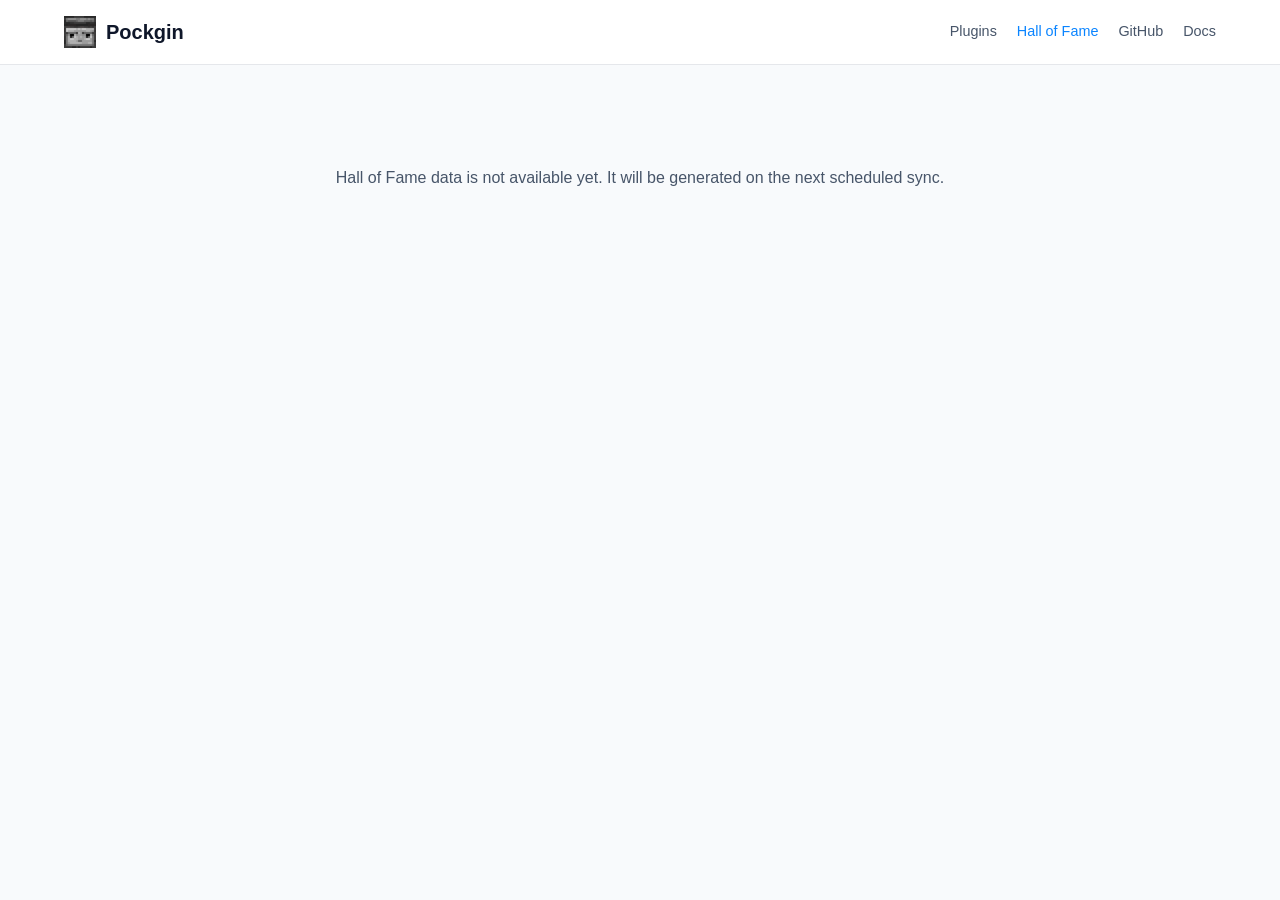
==== hall-of-fame.html @ 1d8552c9 "Hall of Fame" ====
<!DOCTYPE html>
<html lang="en">
<head>
  <meta charset="UTF-8">
  <meta name="viewport" content="width=device-width, initial-scale=1.0">
  <title>Hall of Fame – Pockgin</title>
  <meta name="description" content="Pockgin Hall of Fame – celebrating top developers, contributors, and moderators of the PocketMine-MP plugin ecosystem.">
  <link rel="icon" type="image/x-icon" href="favicon.ico">
  <link rel="icon" type="image/png" sizes="32x32" href="favicon-32x32.png">
  <link rel="apple-touch-icon" href="apple-touch-icon.png">
  <link rel="stylesheet" href="styles.css">
  <link rel="stylesheet" href="hall-of-fame.css">
</head>
<body>

  <header class="site-header">
    <div class="container header-inner">
      <a href="index.html" class="site-logo">
        <img src="favicon-32x32.png" alt="Pockgin" width="32" height="32">
        <span>Pockgin</span>
      </a>
      <nav class="header-nav">
        <a href="index.html">Plugins</a>
        <a href="hall-of-fame.html" class="nav-active">Hall of Fame</a>
        <a href="https://github.com/pockgin" target="_blank" rel="noopener">GitHub</a>
        <a href="https://github.com/pockgin/docs" target="_blank" rel="noopener">Docs</a>
      </nav>
    </div>
  </header>

  <main class="container hof-main" id="hof-root">
    <div class="loading">
      <div class="spinner"></div>
      <p>Loading Hall of Fame...</p>
    </div>
  </main>

  <script src="hall-of-fame.js"></script>
</body>
</html>
---- styles.css ----
/* ========================================
   Pockgin – Static Plugin Registry
   Theme: White + Blue, minimal modern
   ======================================== */

:root {
  --bg-primary: #FFFFFF;
  --bg-surface: #F8FAFC;
  --border-default: #E5E7EB;
  --text-primary: #0F172A;
  --text-secondary: #475569;
  --brand-primary: #0A84FF;
  --brand-primary-hover: #0070E0;
  --badge-success: #16A34A;
  --badge-warning: #F59E0B;

  --radius-sm: 8px;
  --radius-md: 12px;
  --radius-lg: 16px;
  --shadow-card: 0 1px 3px rgba(0, 0, 0, 0.06), 0 1px 2px rgba(0, 0, 0, 0.04);
  --shadow-card-hover: 0 4px 12px rgba(0, 0, 0, 0.08);
  --transition-fast: 150ms ease;
  --max-width: 1200px;
}

*,
*::before,
*::after {
  box-sizing: border-box;
  margin: 0;
  padding: 0;
}

html {
  -webkit-text-size-adjust: 100%;
}

body {
  font-family: -apple-system, BlinkMacSystemFont, "SF Pro Text", "Segoe UI", Roboto, sans-serif;
  color: var(--text-primary);
  background: var(--bg-surface);
  line-height: 1.6;
  -webkit-font-smoothing: antialiased;
  -moz-osx-font-smoothing: grayscale;
}

a {
  color: var(--brand-primary);
  text-decoration: none;
}
a:hover {
  color: var(--brand-primary-hover);
}

img {
  max-width: 100%;
  height: auto;
}

img.image-loading {
  background: linear-gradient(
    90deg,
    #eef2f7 0%,
    #e2e8f0 45%,
    #eef2f7 100%
  );
  background-size: 220% 100%;
  animation: imageShimmer 1.1s linear infinite;
}

@keyframes imageShimmer {
  0% { background-position: 200% 0; }
  100% { background-position: -20% 0; }
}

/* ---- Layout ---- */

.container {
  max-width: var(--max-width);
  margin: 0 auto;
  padding: 0 24px;
}

.home-main {
  padding-top: 24px;
}

/* ---- Header ---- */

.site-header {
  background: var(--bg-primary);
  border-bottom: 1px solid var(--border-default);
  padding: 16px 0;
  position: sticky;
  top: 0;
  z-index: 100;
}

.header-inner {
  display: flex;
  align-items: center;
  justify-content: space-between;
  gap: 16px;
}

.site-logo {
  display: flex;
  align-items: center;
  gap: 10px;
  font-size: 1.25rem;
  font-weight: 700;
  color: var(--text-primary);
}
.site-logo img {
  width: 32px;
  height: 32px;
}
.site-logo:hover {
  color: var(--text-primary);
}

.header-nav {
  display: flex;
  align-items: center;
  gap: 20px;
}
.header-nav a {
  font-size: 0.9rem;
  font-weight: 500;
  color: var(--text-secondary);
}
.header-nav a:hover {
  color: var(--brand-primary);
}

/* ---- Hero ---- */

.hero {
  text-align: center;
  padding: 56px 24px 40px;
}
.hero h1 {
  font-size: 2.5rem;
  font-weight: 800;
  letter-spacing: -0.02em;
  margin-bottom: 8px;
}
.hero .subtitle {
  font-size: 1.15rem;
  color: var(--text-secondary);
  font-weight: 400;
}

/* ---- Search & Filter ---- */

.toolbar {
  display: flex;
  align-items: center;
  gap: 12px;
  margin-bottom: 28px;
  flex-wrap: wrap;
}

.search-box {
  flex: 1;
  min-width: 200px;
  position: relative;
}
.search-box input {
  width: 100%;
  padding: 10px 14px 10px 40px;
  border: 1px solid var(--border-default);
  border-radius: var(--radius-md);
  font-size: 0.95rem;
  background: var(--bg-primary);
  color: var(--text-primary);
  outline: none;
  transition: border-color var(--transition-fast);
}
.search-box input::placeholder {
  color: var(--text-secondary);
}
.search-box input:focus {
  border-color: var(--brand-primary);
}
.search-box .search-icon {
  position: absolute;
  left: 12px;
  top: 50%;
  transform: translateY(-50%);
  width: 18px;
  height: 18px;
  color: var(--text-secondary);
  pointer-events: none;
}

.sort-dropdown {
  position: relative;
}

.sort-trigger {
  display: inline-flex;
  align-items: center;
  justify-content: space-between;
  gap: 8px;
  min-width: 160px;
  padding: 10px 12px;
  border: 1px solid var(--border-default);
  border-radius: var(--radius-md);
  font-size: 0.9rem;
  background: var(--bg-primary);
  color: var(--text-primary);
  cursor: pointer;
  outline: none;
}
.sort-trigger:hover {
  border-color: #d5d9e1;
}
.sort-trigger:focus {
  border-color: var(--brand-primary);
}
.sort-trigger svg {
  width: 16px;
  height: 16px;
  color: var(--text-secondary);
}

.sort-menu {
  position: absolute;
  top: calc(100% + 6px);
  right: 0;
  min-width: 100%;
  background: var(--bg-primary);
  border: 1px solid var(--border-default);
  border-radius: 10px;
  box-shadow: var(--shadow-card-hover);
  padding: 6px;
  z-index: 30;
  display: none;
}
.sort-menu.open {
  display: block;
}

.sort-option {
  width: 100%;
  text-align: left;
  border: none;
  background: transparent;
  color: var(--text-primary);
  font-size: 0.88rem;
  border-radius: 8px;
  padding: 8px 10px;
  cursor: pointer;
}
.sort-option:hover {
  background: var(--bg-surface);
}
.sort-option.active {
  background: #eaf3ff;
  color: #005ec2;
}

.stats-bar {
  font-size: 0.85rem;
  color: var(--text-secondary);
  margin-bottom: 20px;
}

/* ---- Plugin Grid ---- */

.plugin-grid {
  display: grid;
  grid-template-columns: repeat(auto-fill, minmax(340px, 1fr));
  gap: 20px;
  padding-bottom: 60px;
}

/* ---- Plugin Card ---- */

.plugin-card {
  background: var(--bg-primary);
  border: 1px solid var(--border-default);
  border-radius: var(--radius-lg);
  box-shadow: var(--shadow-card);
  padding: 24px;
  display: flex;
  flex-direction: column;
  gap: 14px;
  transition: box-shadow var(--transition-fast), transform var(--transition-fast);
}
.plugin-card:hover {
  box-shadow: var(--shadow-card-hover);
  transform: translateY(-2px);
}

.card-header {
  display: flex;
  align-items: flex-start;
  gap: 14px;
}

.card-icon {
  width: 48px;
  height: 48px;
  border-radius: 0;
  object-fit: cover;
  flex-shrink: 0;
  background: var(--bg-surface);
}

.card-title-area {
  flex: 1;
  min-width: 0;
}
.card-title-area h3 {
  font-size: 1.05rem;
  font-weight: 600;
  margin-bottom: 2px;
  line-height: 1.3;
}
.card-title-area h3 a {
  color: var(--text-primary);
}
.card-title-area h3 a:hover {
  color: var(--brand-primary);
}
.card-author {
  font-size: 0.82rem;
  color: var(--text-secondary);
}

.card-desc {
  font-size: 0.9rem;
  color: var(--text-secondary);
  line-height: 1.5;
  display: -webkit-box;
  -webkit-line-clamp: 2;
  -webkit-box-orient: vertical;
  overflow: hidden;
}

.card-meta {
  display: flex;
  align-items: center;
  gap: 16px;
  flex-wrap: wrap;
  font-size: 0.82rem;
  color: var(--text-secondary);
}
.meta-item {
  display: flex;
  align-items: center;
  gap: 4px;
}
.meta-item svg {
  width: 14px;
  height: 14px;
  flex-shrink: 0;
}

.badge {
  display: inline-flex;
  align-items: center;
  padding: 2px 8px;
  border-radius: 99px;
  font-size: 0.72rem;
  font-weight: 600;
  text-transform: uppercase;
  letter-spacing: 0.03em;
}
.badge-verified {
  background: #DCFCE7;
  color: var(--badge-success);
}
.badge-featured {
  background: #DBEAFE;
  color: #1D4ED8;
}
.badge-unverified {
  background: #FEF3C7;
  color: #92400E;
}
.badge-unapproved {
  background: #FEE2E2;
  color: #991B1B;
}

.card-actions {
  display: flex;
  gap: 8px;
  margin-top: auto;
  padding-top: 4px;
}

.btn {
  display: inline-flex;
  align-items: center;
  justify-content: center;
  gap: 6px;
  padding: 8px 16px;
  border: none;
  border-radius: var(--radius-sm);
  font-size: 0.85rem;
  font-weight: 600;
  cursor: pointer;
  transition: background var(--transition-fast), color var(--transition-fast);
  text-decoration: none;
}
.btn svg {
  width: 15px;
  height: 15px;
}

.btn-primary {
  background: var(--brand-primary);
  color: #fff;
}
.btn-primary:hover {
  background: var(--brand-primary-hover);
  color: #fff;
}

.btn-outline {
  background: transparent;
  color: var(--text-secondary);
  border: 1px solid var(--border-default);
}
.btn-outline:hover {
  border-color: var(--brand-primary);
  color: var(--brand-primary);
}

/* ---- Loading / Empty ---- */

.loading,
.empty-state {
  text-align: center;
  padding: 60px 20px;
  color: var(--text-secondary);
}
.loading .spinner {
  display: inline-block;
  width: 32px;
  height: 32px;
  border: 3px solid var(--border-default);
  border-top-color: var(--brand-primary);
  border-radius: 50%;
  animation: spin 0.6s linear infinite;
}
@keyframes spin {
  to { transform: rotate(360deg); }
}

/* ---- Plugin Detail Page ---- */

.detail-header {
  display: flex;
  align-items: flex-start;
  gap: 24px;
  padding: 40px 0 32px;
}

.detail-icon {
  width: 80px;
  height: 80px;
  border-radius: 0;
  object-fit: cover;
  flex-shrink: 0;
  background: var(--bg-surface);
  border: 1px solid var(--border-default);
}

.detail-title-area {
  flex: 1;
}
.detail-title-area h1 {
  font-size: 1.75rem;
  font-weight: 700;
  margin-bottom: 4px;
}
.detail-author {
  font-size: 0.95rem;
  color: var(--text-secondary);
  margin-bottom: 8px;
}
.detail-desc {
  font-size: 1rem;
  color: var(--text-secondary);
  line-height: 1.6;
  margin-bottom: 12px;
}
.detail-badges {
  display: flex;
  align-items: center;
  gap: 8px;
  flex-wrap: wrap;
}

.detail-stats {
  display: flex;
  gap: 32px;
  padding: 24px 0;
  border-top: 1px solid var(--border-default);
  border-bottom: 1px solid var(--border-default);
  flex-wrap: wrap;
}
.stat-block {
  text-align: center;
}
.stat-block .stat-value {
  font-size: 1.5rem;
  font-weight: 700;
  color: var(--text-primary);
}
.stat-block .stat-label {
  font-size: 0.8rem;
  color: var(--text-secondary);
  text-transform: uppercase;
  letter-spacing: 0.04em;
}

/* ---- Version Cards ---- */

.section-title {
  font-size: 1.15rem;
  font-weight: 700;
  margin-bottom: 16px;
  margin-top: 32px;
}

.version-card {
  background: var(--bg-primary);
  border: 1px solid var(--border-default);
  border-radius: var(--radius-md);
  padding: 20px;
  margin-bottom: 12px;
  display: flex;
  align-items: center;
  justify-content: space-between;
  gap: 16px;
  flex-wrap: wrap;
}
.version-info {
  display: flex;
  flex-direction: column;
  gap: 4px;
}
.version-tag {
  font-size: 1rem;
  font-weight: 600;
}
.version-date {
  font-size: 0.82rem;
  color: var(--text-secondary);
}
.version-downloads {
  font-size: 0.82rem;
  color: var(--text-secondary);
}

.version-channel {
  display: inline-block;
  padding: 2px 10px;
  border-radius: 99px;
  font-size: 0.72rem;
  font-weight: 600;
  text-transform: uppercase;
  letter-spacing: 0.03em;
}
.channel-stable {
  background: #DCFCE7;
  color: var(--badge-success);
}
.channel-dev {
  background: #DBEAFE;
  color: #1D4ED8;
}

/* ---- Accordion (Recent Builds) ---- */

.accordion {
  margin-top: 32px;
  margin-bottom: 40px;
}
.accordion-trigger {
  display: flex;
  align-items: center;
  justify-content: space-between;
  width: 100%;
  padding: 14px 20px;
  background: var(--bg-primary);
  border: 1px solid var(--border-default);
  border-radius: var(--radius-md);
  cursor: pointer;
  font-size: 0.95rem;
  font-weight: 600;
  color: var(--text-primary);
  transition: background var(--transition-fast);
}
.accordion-trigger:hover {
  background: var(--bg-surface);
}
.accordion-trigger .chevron {
  width: 18px;
  height: 18px;
  transition: transform var(--transition-fast);
}
.accordion-trigger[aria-expanded="true"] .chevron {
  transform: rotate(180deg);
}
.accordion-content {
  display: none;
  padding: 12px 0 0;
}
.accordion-content.open {
  display: block;
}

/* ---- Repo Link ---- */

.repo-link {
  display: inline-flex;
  align-items: center;
  gap: 6px;
  font-size: 0.9rem;
  margin-bottom: 8px;
}
.repo-link svg {
  width: 16px;
  height: 16px;
}

.meta-pill-row {
  display: flex;
  flex-wrap: wrap;
  gap: 8px;
  margin: 12px 0 16px;
}
.meta-pill {
  display: inline-flex;
  align-items: center;
  padding: 4px 10px;
  border: 1px solid var(--border-default);
  border-radius: 999px;
  background: #fff;
  color: var(--text-secondary);
  font-size: 0.78rem;
  line-height: 1.2;
}

/* ---- Markdown Content ---- */

.markdown-content {
  width: 100%;
  color: var(--text-secondary);
  font-size: 0.95rem;
  line-height: 1.75;
}
.markdown-content p {
  margin: 0 0 12px;
}
.markdown-content h3,
.markdown-content h4,
.markdown-content h5,
.markdown-content h6 {
  margin: 16px 0 8px;
  color: var(--text-primary);
  line-height: 1.35;
}
.markdown-content h3 { font-size: 1.1rem; }
.markdown-content h4 { font-size: 1rem; }
.markdown-content h5 { font-size: 0.95rem; }
.markdown-content h6 { font-size: 0.9rem; }
.markdown-content ul {
  margin: 8px 0 12px 20px;
  padding: 0;
}
.markdown-content li {
  margin-bottom: 6px;
}
.markdown-content .markdown-checklist-item {
  display: flex;
  align-items: flex-start;
  gap: 8px;
}
.markdown-content .markdown-checklist-item input[type="checkbox"] {
  margin-top: 3px;
}
.markdown-content .markdown-checklist-item span {
  flex: 1;
}
.markdown-quote {
  margin: 12px 0 16px;
  padding: 10px 14px;
  border-left: 3px solid #cbd5e1;
  background: #f8fafc;
  color: var(--text-secondary);
  border-radius: 8px;
}
.markdown-content hr {
  border: 0;
  border-top: 1px solid var(--border-default);
  margin: 16px 0;
}
.markdown-content a {
  color: var(--brand-primary);
  text-decoration: underline;
}
.markdown-content code {
  font-family: ui-monospace, SFMono-Regular, Menlo, Consolas, "Liberation Mono", monospace;
  background: #eef2f7;
  color: #0f172a;
  border-radius: 6px;
  padding: 1px 6px;
  font-size: 0.86em;
}
.markdown-content pre {
  margin: 10px 0 14px;
  background: #0f172a;
  color: #e2e8f0;
  border-radius: 10px;
  padding: 12px;
  overflow-x: auto;
}
.markdown-content pre code {
  background: transparent;
  color: inherit;
  border-radius: 0;
  padding: 0;
}
.markdown-image-wrap {
  margin: 12px 0 16px;
}
.markdown-image {
  max-width: 100%;
  height: auto;
  border-radius: 10px;
  border: 1px solid var(--border-default);
  background: #fff;
}
.markdown-table-wrap {
  width: 100%;
  overflow-x: auto;
  margin: 12px 0 16px;
}
.markdown-table {
  width: 100%;
  border-collapse: collapse;
  min-width: 520px;
  background: #fff;
}
.markdown-table th,
.markdown-table td {
  border: 1px solid var(--border-default);
  padding: 8px 10px;
  text-align: left;
  vertical-align: top;
}
.markdown-table th {
  background: #f8fafc;
  color: var(--text-primary);
  font-weight: 600;
}
.markdown-table td {
  color: var(--text-secondary);
}

/* ---- Comments Section ---- */

.comments-section {
  margin-top: 40px;
  padding-top: 32px;
  border-top: 1px solid var(--border-default);
  margin-bottom: 60px;
}
.comments-disabled {
  text-align: center;
  padding: 32px;
  color: var(--text-secondary);
  font-size: 0.9rem;
  background: var(--bg-surface);
  border-radius: var(--radius-md);
}

/* ---- Back Link ---- */

.back-link {
  display: inline-flex;
  align-items: center;
  gap: 4px;
  font-size: 0.9rem;
  color: var(--text-secondary);
  padding-top: 32px;
}
.back-link:hover {
  color: var(--brand-primary);
}
.back-link svg {
  width: 16px;
  height: 16px;
}

/* ---- Footer ---- */

.site-footer {
  text-align: center;
  padding: 32px 24px;
  font-size: 0.82rem;
  color: var(--text-secondary);
  border-top: 1px solid var(--border-default);
  background: var(--bg-primary);
}

/* ---- Responsive ---- */

@media (max-width: 768px) {
  .hero h1 {
    font-size: 1.75rem;
  }
  .hero .subtitle {
    font-size: 1rem;
  }
  .plugin-grid {
    grid-template-columns: 1fr;
  }
  .detail-header {
    flex-direction: column;
    align-items: center;
    text-align: center;
  }
  .detail-badges {
    justify-content: center;
  }
  .detail-stats {
    justify-content: center;
  }
  .version-card {
    flex-direction: column;
    align-items: flex-start;
  }
  .header-nav {
    display: none;
  }
}

@media (max-width: 480px) {
  .container {
    padding: 0 16px;
  }
  .plugin-card {
    padding: 18px;
  }
  .toolbar {
    flex-direction: column;
  }
  .search-box {
    width: 100%;
  }
}
---- hall-of-fame.css ----
/* ========================================
   Hall of Fame – styles
   ======================================== */

.hof-main {
  padding-top: 40px;
  padding-bottom: 80px;
}

/* ---- Hero ---- */

.hof-hero {
  text-align: center;
  padding: 40px 0 48px;
}

.hof-hero-icon {
  font-size: 3rem;
  line-height: 1;
  margin-bottom: 16px;
}

.hof-hero h1 {
  font-size: 2rem;
  font-weight: 800;
  letter-spacing: -0.02em;
  margin-bottom: 10px;
}

.hof-hero-sub {
  font-size: 1rem;
  color: var(--text-secondary);
  max-width: 520px;
  margin: 0 auto 10px;
  line-height: 1.6;
}

.hof-updated {
  font-size: 0.8rem;
  color: var(--text-secondary);
  opacity: 0.7;
  margin-top: 4px;
}

/* ---- Section ---- */

.hof-section {
  margin-bottom: 60px;
}

.hof-section-header {
  margin-bottom: 20px;
  padding-bottom: 12px;
  border-bottom: 1px solid var(--border-default);
}

.hof-section-header h2 {
  font-size: 1.25rem;
  font-weight: 700;
  margin-bottom: 4px;
}

.hof-section-header p {
  font-size: 0.875rem;
  color: var(--text-secondary);
}

/* ---- Cards grid ---- */

.hof-cards {
  display: grid;
  grid-template-columns: repeat(auto-fill, minmax(280px, 1fr));
  gap: 16px;
}

/* ---- Person card ---- */

.hof-card {
  background: var(--bg-primary);
  border: 1px solid var(--border-default);
  border-radius: var(--radius-md);
  padding: 18px 20px;
  display: flex;
  flex-direction: column;
  gap: 10px;
  box-shadow: var(--shadow-card);
  transition: box-shadow var(--transition-fast), transform var(--transition-fast);
}

.hof-card:hover {
  box-shadow: var(--shadow-card-hover);
  transform: translateY(-2px);
}

.hof-card-top {
  display: flex;
  align-items: center;
  gap: 14px;
}

.hof-avatar {
  width: 56px;
  height: 56px;
  border-radius: 50%;
  object-fit: cover;
  flex-shrink: 0;
  border: 2px solid var(--border-default);
  background: var(--bg-surface);
}

.hof-card-info {
  flex: 1;
  min-width: 0;
  display: flex;
  flex-direction: column;
  gap: 3px;
}

.hof-username {
  font-size: 0.95rem;
  font-weight: 600;
  color: var(--text-primary);
  text-decoration: none;
  white-space: nowrap;
  overflow: hidden;
  text-overflow: ellipsis;
}
.hof-username:hover {
  color: var(--brand-primary);
}

.hof-card-subtitle {
  font-size: 0.82rem;
  color: var(--text-secondary);
}

.hof-card-detail {
  font-size: 0.78rem;
  color: var(--text-secondary);
  line-height: 1.5;
  opacity: 0.8;
  margin: 0;
  overflow: hidden;
  display: -webkit-box;
  -webkit-line-clamp: 2;
  -webkit-box-orient: vertical;
}

/* ---- Rank badge ---- */

.hof-rank {
  position: absolute;
  display: none; /* hidden by default; shown via relative wrapper trick */
}

.hof-card-top {
  position: relative;
}

.hof-rank {
  display: inline-flex;
  align-items: center;
  justify-content: center;
  font-size: 0.7rem;
  font-weight: 700;
  min-width: 22px;
  height: 22px;
  padding: 0 5px;
  border-radius: 99px;
  background: var(--bg-surface);
  border: 1px solid var(--border-default);
  color: var(--text-secondary);
  flex-shrink: 0;
  align-self: flex-start;
  margin-top: 2px;
}

.hof-rank-top {
  border-color: transparent;
}
.hof-rank-1 { background: #FEF3C7; color: #92400E; }
.hof-rank-2 { background: #F1F5F9; color: #475569; }
.hof-rank-3 { background: #FEF2F2; color: #9A3412; }

/* ---- Mod badge ---- */

.badge-mod {
  background: #EDE9FE;
  color: #5B21B6;
}

/* ---- nav active ---- */

.nav-active {
  color: var(--brand-primary) !important;
  font-weight: 600;
}

/* ---- Responsive ---- */

@media (max-width: 768px) {
  .hof-hero h1 { font-size: 1.6rem; }
  .hof-cards { grid-template-columns: 1fr; }
}
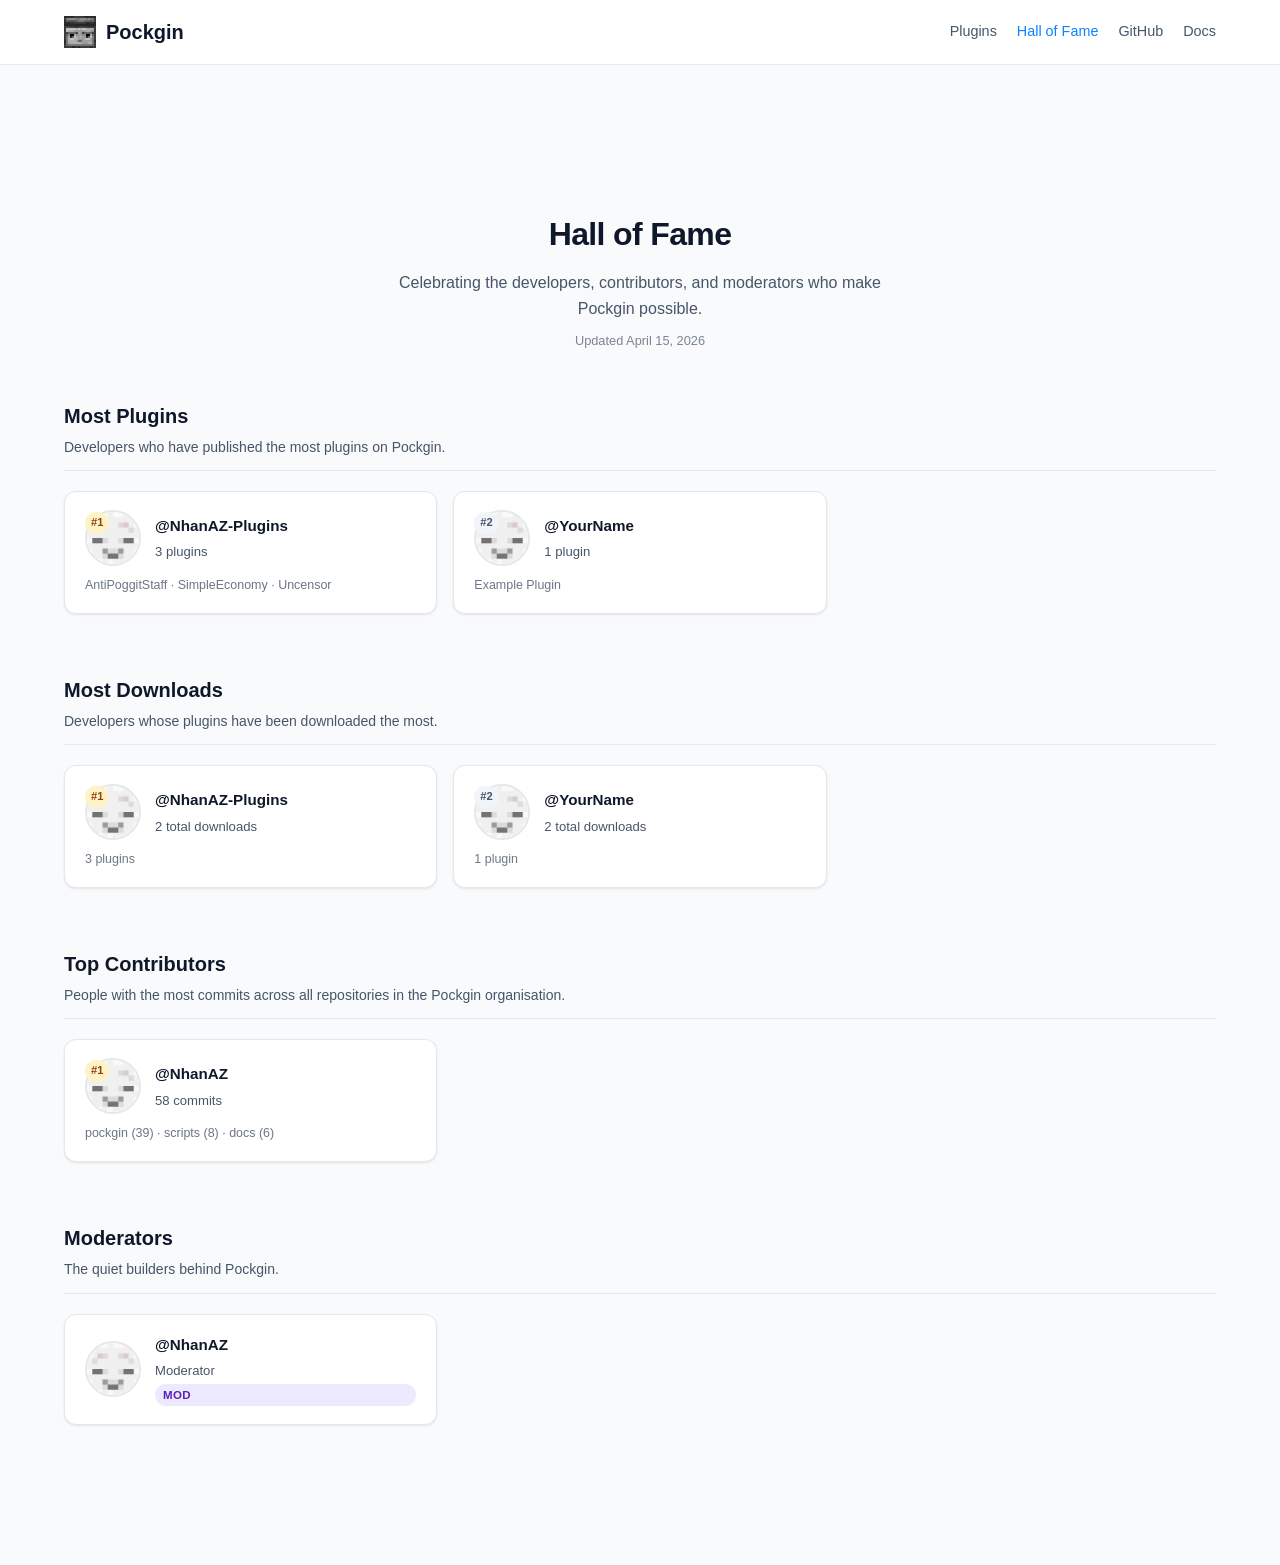
==== commit 23fcd2d6: "No Emoji" ====
--- a/hall-of-fame.html
+++ b/hall-of-fame.html
@@ -8,6 +8,7 @@
   <link rel="icon" type="image/x-icon" href="favicon.ico">
   <link rel="icon" type="image/png" sizes="32x32" href="favicon-32x32.png">
   <link rel="apple-touch-icon" href="apple-touch-icon.png">
+  <link rel="stylesheet" href="https://cdn-uicons.flaticon.com/uicons-regular-rounded/css/uicons-regular-rounded.css">
   <link rel="stylesheet" href="styles.css">
   <link rel="stylesheet" href="hall-of-fame.css">
 </head>
--- a/hall-of-fame.css
+++ b/hall-of-fame.css
@@ -18,6 +18,12 @@
   font-size: 3rem;
   line-height: 1;
   margin-bottom: 16px;
+  color: #f59e0b;
+}
+
+.hof-hero-icon i {
+  font-size: 3rem;
+  display: inline-block;
 }
 
 .hof-hero h1 {
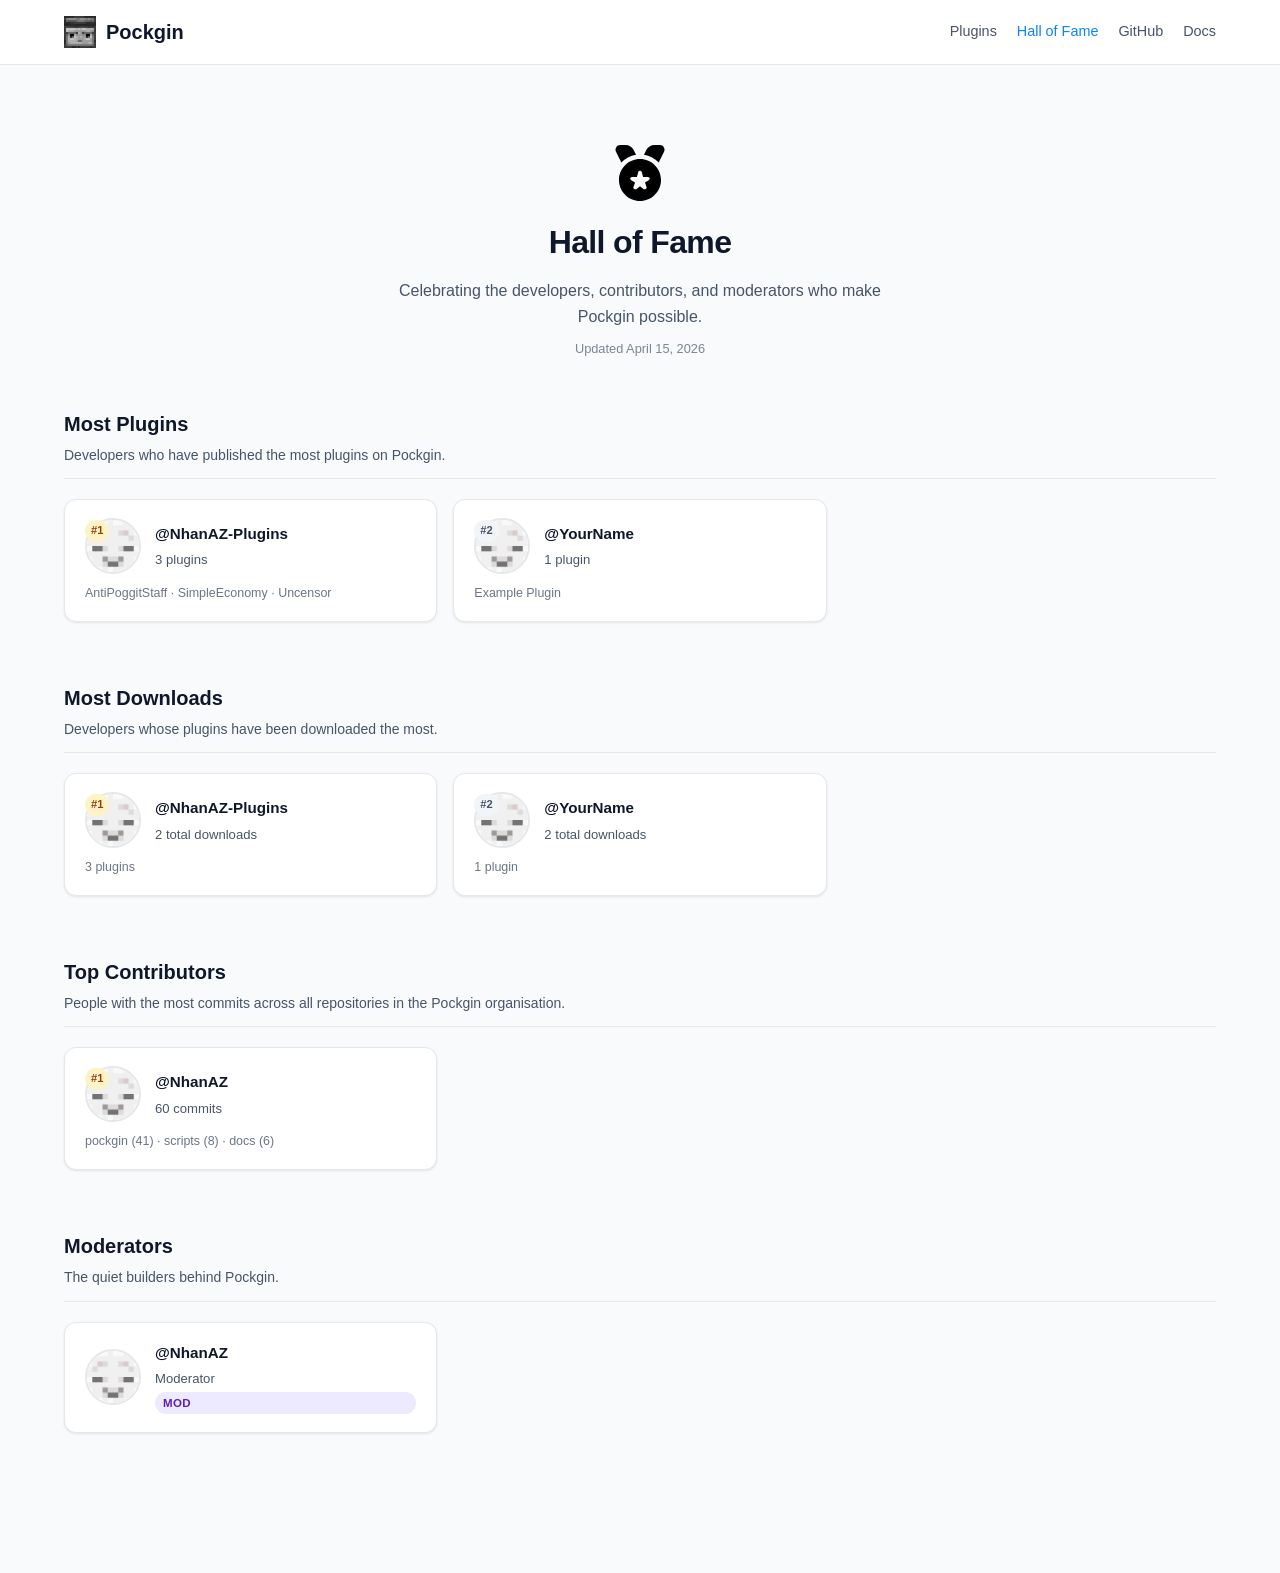
==== commit 321d3d60: "Fix path" ====
--- a/hall-of-fame.html
+++ b/hall-of-fame.html
@@ -8,7 +8,6 @@
   <link rel="icon" type="image/x-icon" href="favicon.ico">
   <link rel="icon" type="image/png" sizes="32x32" href="favicon-32x32.png">
   <link rel="apple-touch-icon" href="apple-touch-icon.png">
-  <link rel="stylesheet" href="https://cdn-uicons.flaticon.com/uicons-regular-rounded/css/uicons-regular-rounded.css">
   <link rel="stylesheet" href="styles.css">
   <link rel="stylesheet" href="hall-of-fame.css">
 </head>
--- a/hall-of-fame.css
+++ b/hall-of-fame.css
@@ -24,6 +24,13 @@
 .hof-hero-icon i {
   font-size: 3rem;
   display: inline-block;
+}
+
+.hof-hero-icon img {
+  width: 56px;
+  height: 56px;
+  display: inline-block;
+  vertical-align: middle;
 }
 
 .hof-hero h1 {
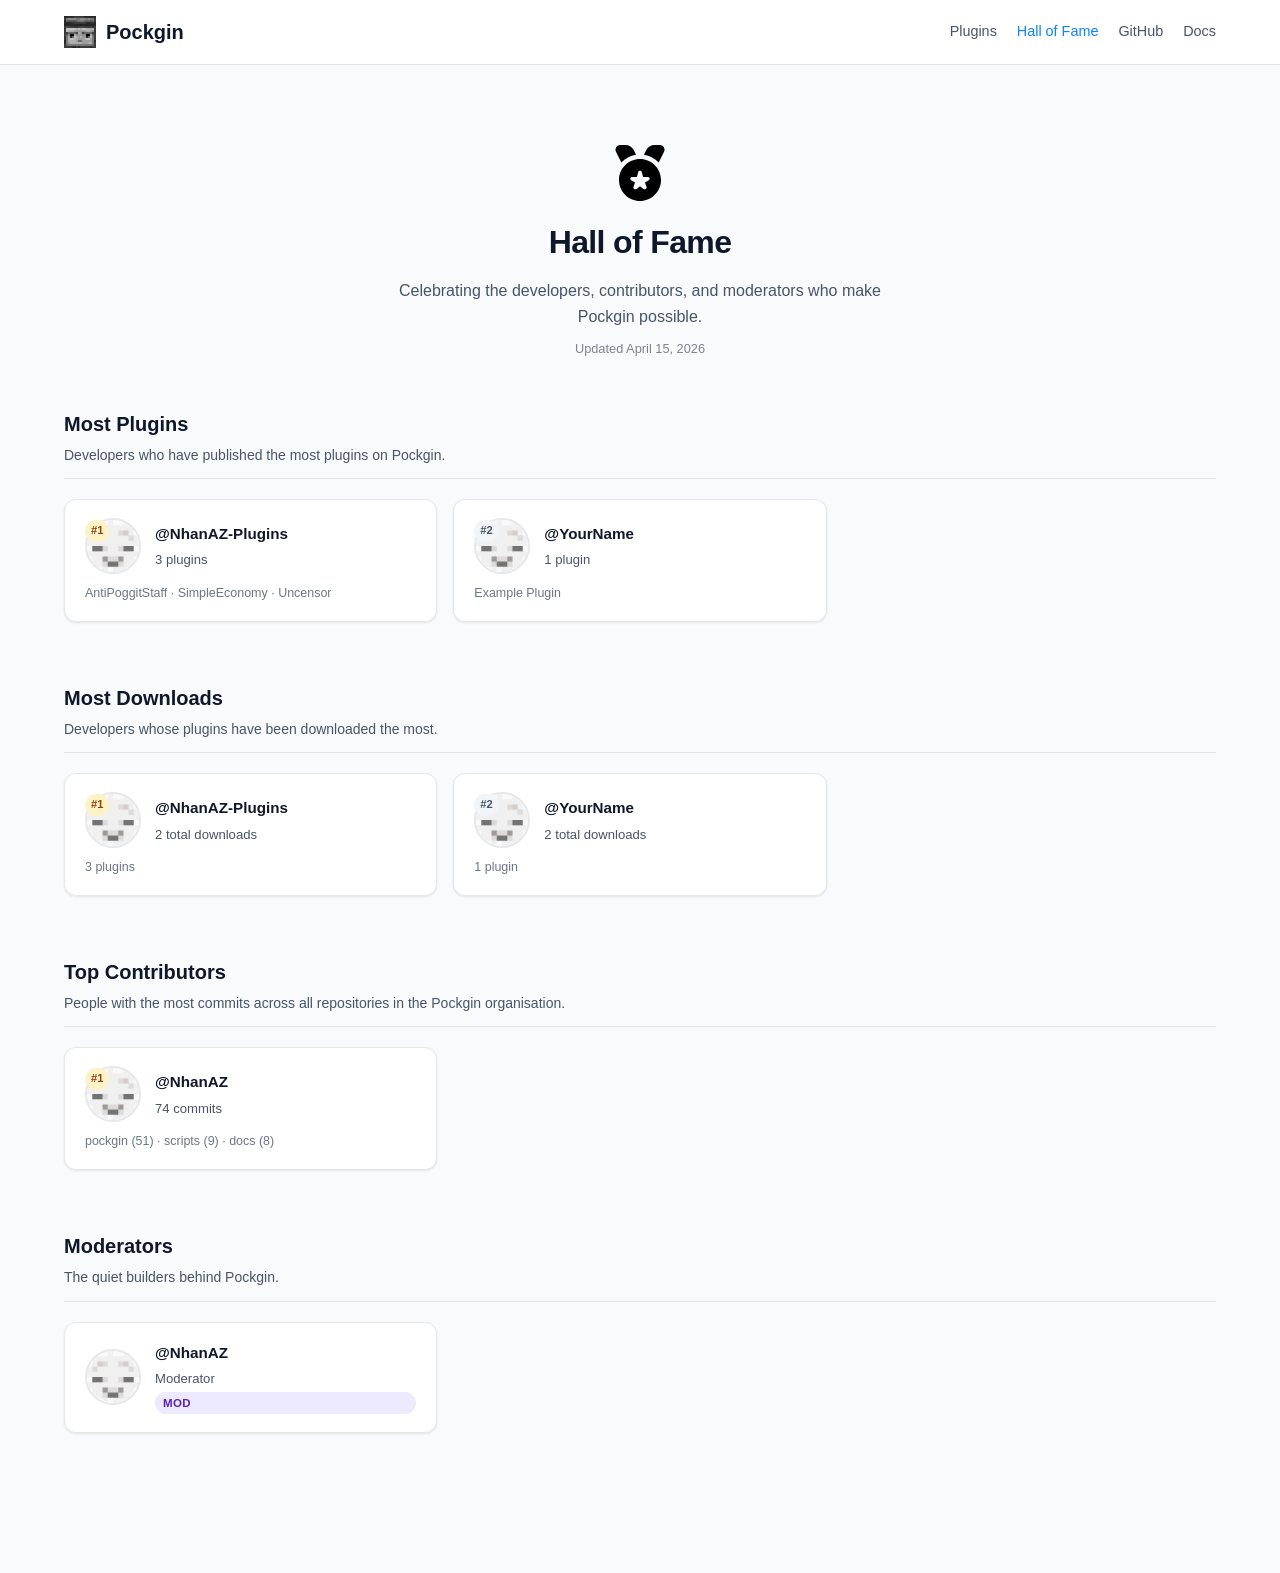
==== commit 621f589b: "Update path" ====
--- a/hall-of-fame.html
+++ b/hall-of-fame.html
@@ -5,9 +5,9 @@
   <meta name="viewport" content="width=device-width, initial-scale=1.0">
   <title>Hall of Fame – Pockgin</title>
   <meta name="description" content="Pockgin Hall of Fame – celebrating top developers, contributors, and moderators of the PocketMine-MP plugin ecosystem.">
-  <link rel="icon" type="image/x-icon" href="favicon.ico">
-  <link rel="icon" type="image/png" sizes="32x32" href="favicon-32x32.png">
-  <link rel="apple-touch-icon" href="apple-touch-icon.png">
+  <link rel="icon" type="image/x-icon" href="assets/branding/favicon.ico">
+  <link rel="icon" type="image/png" sizes="32x32" href="assets/branding/favicon-32x32.png">
+  <link rel="apple-touch-icon" href="assets/branding/apple-touch-icon.png">
   <link rel="stylesheet" href="styles.css">
   <link rel="stylesheet" href="hall-of-fame.css">
 </head>
@@ -16,7 +16,7 @@
   <header class="site-header">
     <div class="container header-inner">
       <a href="index.html" class="site-logo">
-        <img src="favicon-32x32.png" alt="Pockgin" width="32" height="32">
+        <img src="assets/branding/favicon-32x32.png" alt="Pockgin" width="32" height="32">
         <span>Pockgin</span>
       </a>
       <nav class="header-nav">
--- a/styles.css
+++ b/styles.css
@@ -369,17 +369,9 @@
   text-transform: uppercase;
   letter-spacing: 0.03em;
 }
-.badge-verified {
+.badge-featured {
   background: #DCFCE7;
-  color: var(--badge-success);
-}
-.badge-featured {
-  background: #DBEAFE;
-  color: #1D4ED8;
-}
-.badge-unverified {
-  background: #FEF3C7;
-  color: #92400E;
+  color: #166534;
 }
 .badge-unapproved {
   background: #FEE2E2;
@@ -508,6 +500,16 @@
 .stat-block {
   text-align: center;
 }
+.stat-link {
+  text-decoration: none;
+  color: inherit;
+  border-radius: var(--radius-sm);
+  padding: 2px 6px;
+  transition: background var(--transition-fast), color var(--transition-fast);
+}
+.stat-link:hover {
+  background: var(--bg-surface);
+}
 .stat-block .stat-value {
   font-size: 1.5rem;
   font-weight: 700;
